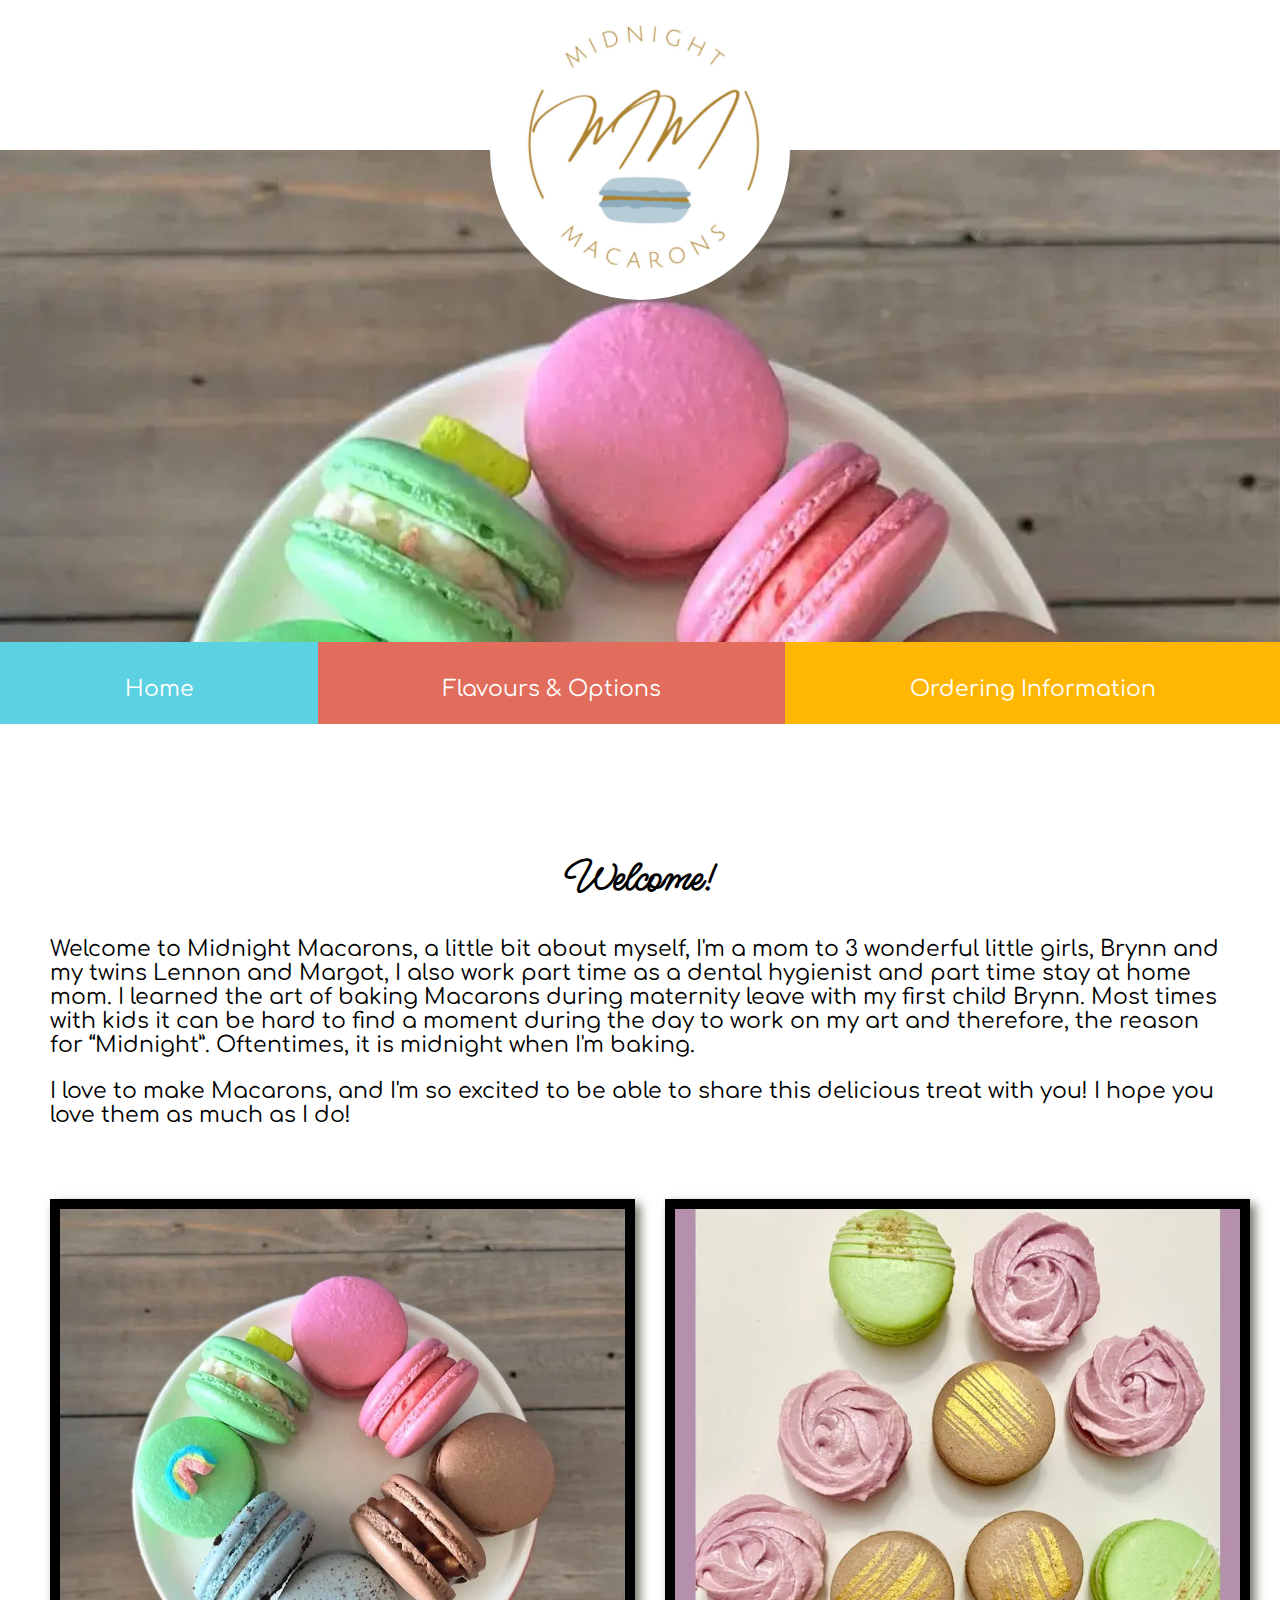
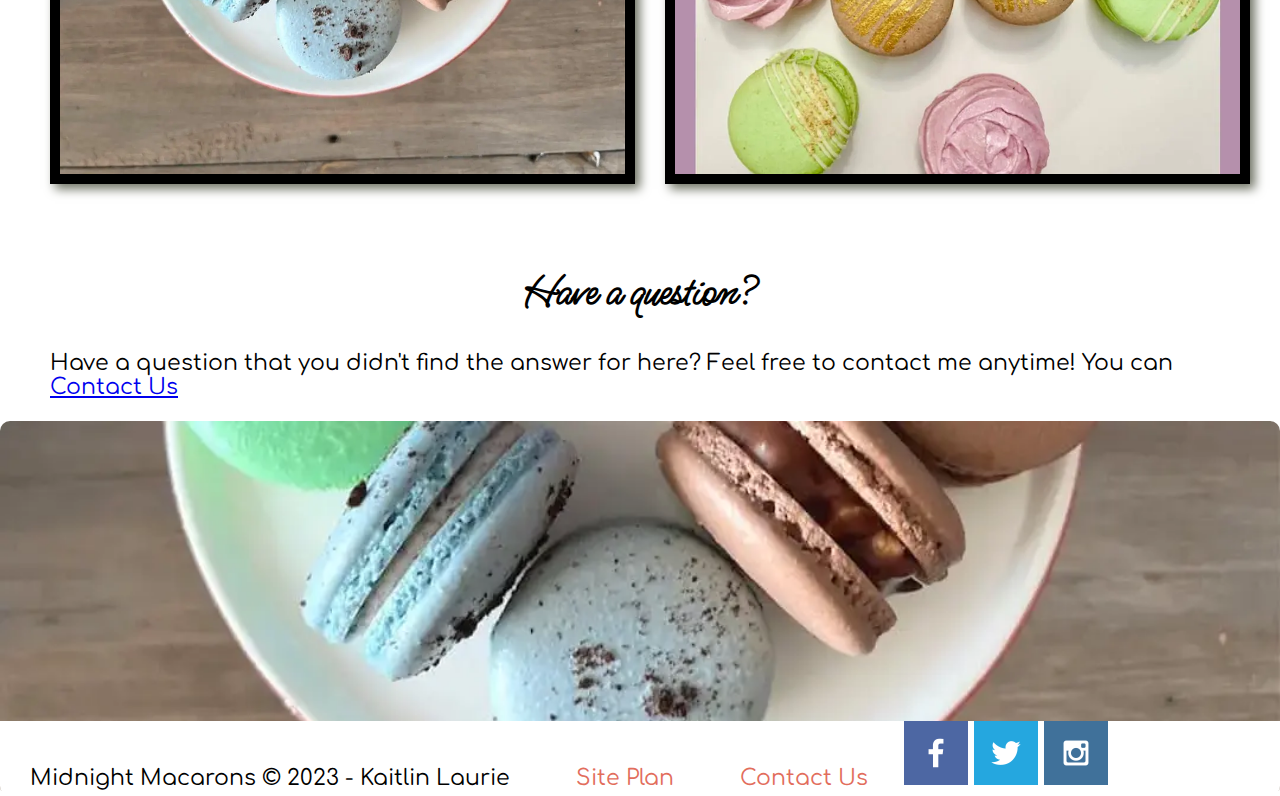
==== midnightmacarons/index.html @ ae21c193 "fix paths" ====
<!DOCTYPE html>
<html lang="en-US">
<head>
    <meta charset="UTF-8">
    <meta name="viewport" content="width=device-width, initial-scale=1.0">
    <title>Midnight Macarons</title>
    <link rel="stylesheet" href="styles/style.css" >
</head>
<body>
    <div id="content">
        <header>
            <a id="logo_link" href="index.html">
                <img class="logo" src="images/mm_logo.jpg" alt="Midnight Macarons Logo" >
            </a>
            <div id="photosplash">
                <div id="photosplash-box">
                    <img id="photosplash-img" src="images/macaronsplate_top.webp" alt="Macarons plated">
                </div>

            </div>
            <nav>
                <a class="navA" id="active" href="#">Home</a>
                <a class="navB" href="macaron_flavours.html">Flavours & Options</a>
                <a class="navC" href="ordering.html">Ordering Information</a>
            </nav>
        </header>
        <main>
            <h1>Welcome!</h1>
            <p>
                Welcome to Midnight Macarons, a little bit about myself, I'm a mom to 3 wonderful little girls, Brynn and my twins Lennon and Margot, I also work part time as a dental hygienist and part time stay at home mom. I learned the art of baking Macarons during maternity leave with my first child Brynn. Most times with kids it can be hard to find a moment during the day to work on my art and therefore, the reason for “Midnight”. Oftentimes, it is midnight when I'm baking.
            </p>
            <p>
                I love to make Macarons, and I'm so excited to be able to share this delicious treat with you! I hope you love them as much as I do!
            </p>
            <div class="image-grid">
                <img class="image-blocks1" src="images/macaronsplate.webp" alt="Macarons on a plate">
                <img class="image-blocks2" src="images/macaronvariety2.webp" alt="Variety of Macarons">
            </div>  
            <h1>
                Have a question?
            </h1>
            <p>
                Have a question that you didn't find the answer for here? Feel free to contact me anytime! You can <a href="contactus.html">Contact Us</a>
            </p>
            
        </main>
        <footer>
            <div id="footersplash">
                <img id="footersplash-img" src="images/macaronsplate_bottom.webp" alt="Macarons plated">
            </div>
            <div id="footerinfo">
                <p>Midnight Macarons &copy; 2023 - Kaitlin Laurie</p>
                <p><a href="site-plan.html">Site Plan</a></p>
                <p><a href="contactus.html">Contact Us</a></p>
                <div class="social">
                    <a href="https://facebook.com" target="_blank">
                        <img src="images/facebook.png" alt="fb icon">
                    </a>
                    <a href="https://twitter.com" target="_blank">
                        <img src="images/twitter.png" alt="twitter icon">
                    </a>
                    <a href="https://instagram.com" target="_blank">
                        <img src="images/instagram.png" alt="instagram icon">
                    </a>
                </div>
            </div>
        </footer>
    </div>
</body>
</html>
---- midnightmacarons/styles/style.css ----
@import url('https://fonts.googleapis.com/css2?family=Comfortaa:wght@300&family=Ms+Madi&display=swap');

:root {
    /* change the values below to your colors from your palette */
    --primary-color: #FFFFFF   ;
    --secondary-color:  #219EBC ;
    --accent1-color: #5cd1e2;
    --accent2-color: #E26D5C;
    --accent3-color: #FFB703;
  
    /* change the values below to your chosen font(s) */
    --heading-font: "Ms Madi", cursive;
    --paragraph-font: "Comfortaa", sans-serif;
}
#content {
    max-width: 1300px;  
    margin: 0 auto;
}
header {
    display: grid;
    grid-template-columns: repeat(4,1fr);
    grid-template-rows:  150px 60% 10%;
    border-radius: 10px;   
}
#logo_link{
    grid-column: 2/4;
    grid-row: 1/3;
    justify-self: center;
}
.logo{
    width: 300px;
    border-radius: 150px;

}
#photosplash {
    grid-column: 1/5;
    grid-row: 2/3; 
    z-index: -1;
    border-radius: 10px;

}
#photosplash-img{
    width: 100%;
    
}
nav {
    grid-column: 1/5;
    grid-row: 3/4; 
    display: flex;
    justify-content: space-around;
}

nav a {
    text-align: center;
    color: var(--primary-color);
    text-decoration: none;
    padding: 35px;
}

nav a:hover{
    background-color:var(--secondary-color);
    color: var(--accent3-color);
}

.navA {
    flex-grow: 1;
    background-color:  var(--accent1-color);
}
.navB {
    flex-grow: 1;
    background-color:  var(--accent2-color);
}
.navC {
    flex-grow: 1;
    background-color:  var(--accent3-color);
}

body {
    background-color: white;
    font-family: Comfortaa, sans-serif, baskerville;
    font-size: 22px;
    margin: 0;
    padding: 0;
}
main{
    margin-left: 50px;
    margin-right: 50px;
}
h1 {
    font-family: var(--heading-font);
    font-size: 2em;
    text-align: center;
}
main section img {
    box-sizing: border-box;  
}
.image-grid{
    display: grid;
    grid-template-columns: repeat(2, 1fr);
    gap: 50px;
}

.image-blocks1 {
    grid-column: 1/2;
}
.image-blocks2 {
    grid-column: 2/3;
}

.image-grid img {
    border: 10px solid black;
    transition: transform .5s;
    box-shadow: 5px 5px 10px #6f7364;    
    width: 100%;
    margin: 50px 0;
}
footer {
    display: grid;
    grid-template-columns: 1fr;
    grid-template-rows:  300px 75px;
    overflow: hidden;
    border-radius: 10px;   
}
#footersplash {
    grid-column: 1/2;
    grid-row: 1/3; 
    z-index: -1;
    border-radius: 10px;
}
#footersplash-img{
    width: 100%;
}
#footerinfo {
    grid-column: 1/2;
    grid-row: 2/3;

    background-color:   white;
}
footer p {
    font-size: 1em;
    padding: 30px;
    display: inline;
}
footer a {
    color: var(--accent2-color);
    text-decoration: none;
}
footer a:hover {
    color: var(--accent1-color);
}
footer .social {
    display: inline;
}
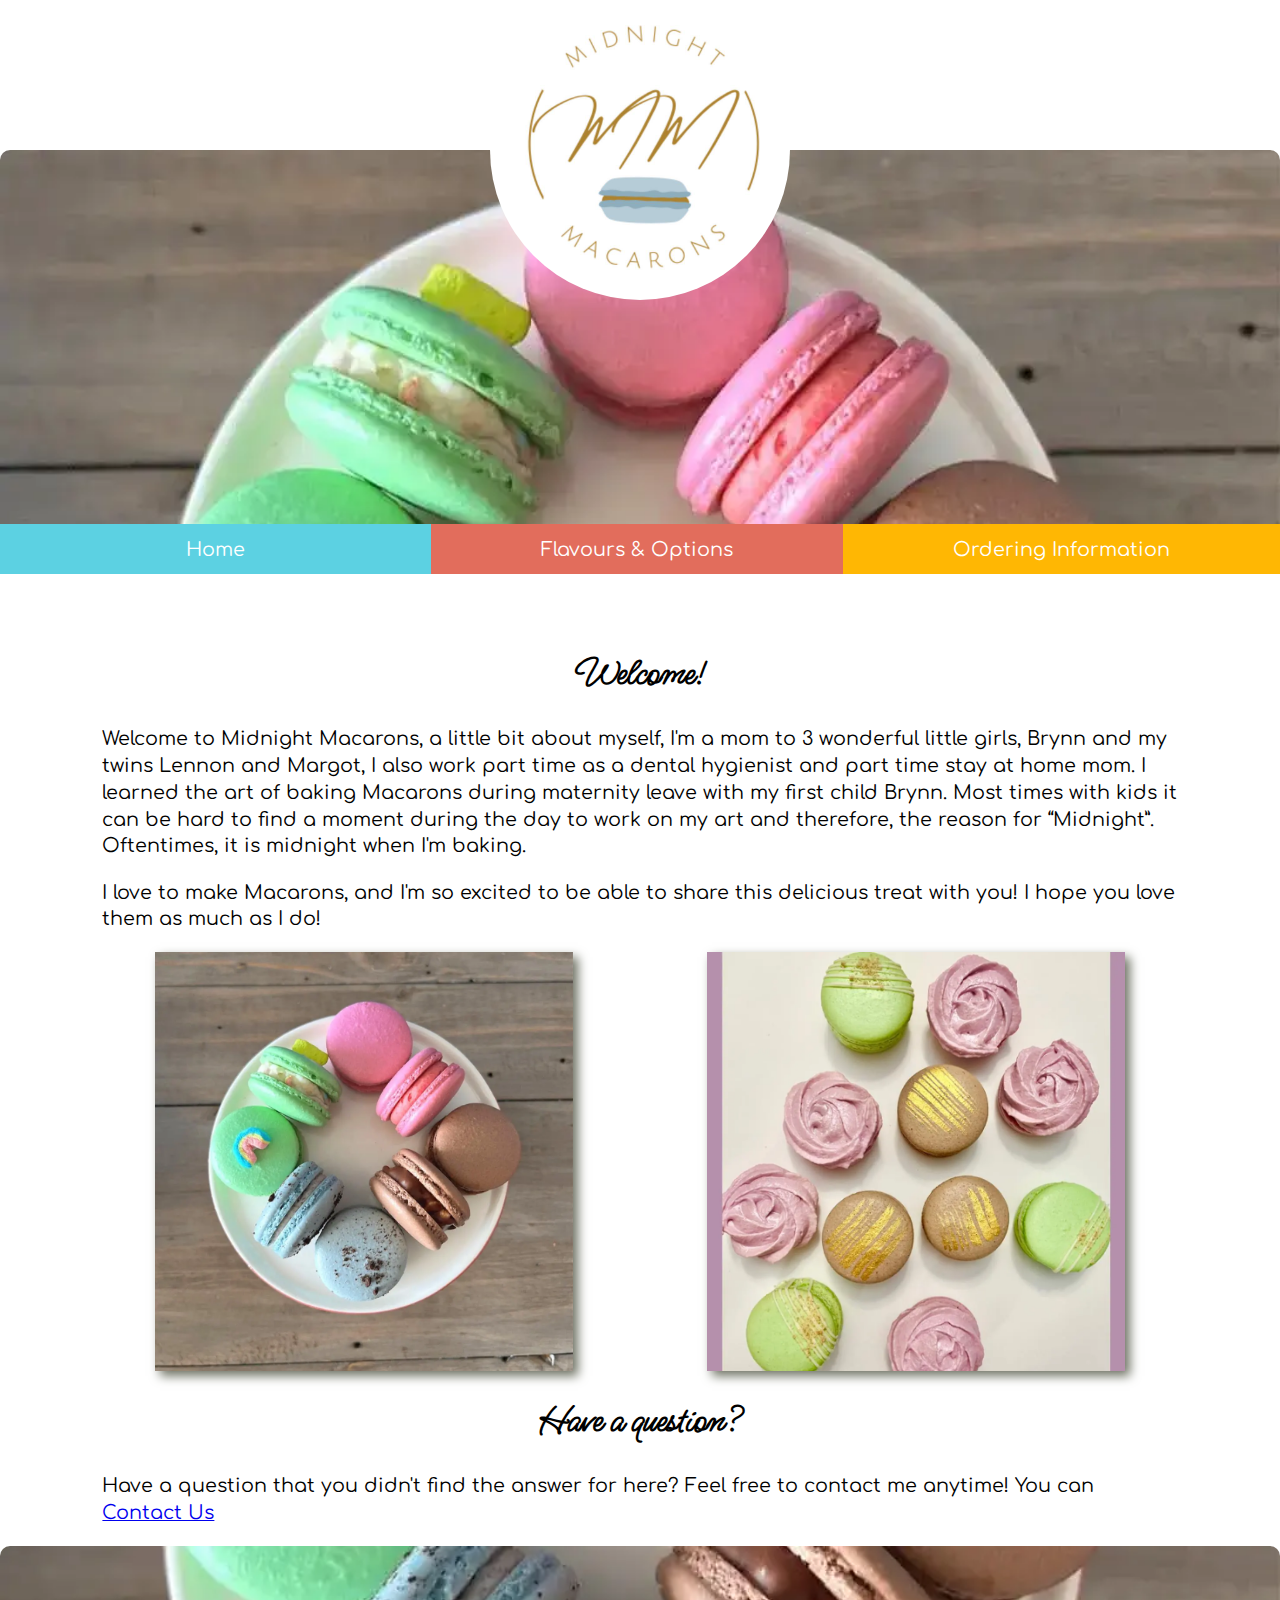
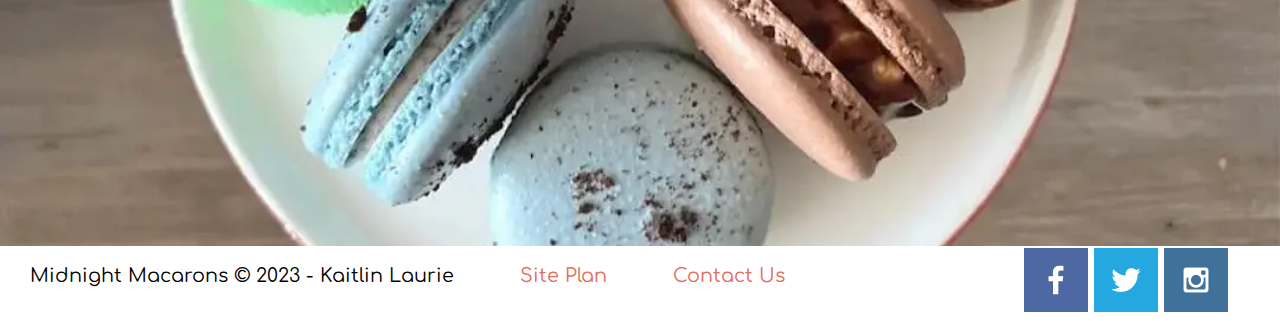
==== commit 7999bc19: "week 10" ====
--- a/midnightmacarons/index.html
+++ b/midnightmacarons/index.html
@@ -4,6 +4,7 @@
     <meta charset="UTF-8">
     <meta name="viewport" content="width=device-width, initial-scale=1.0">
     <title>Midnight Macarons</title>
+    <base href="https://sheenahamilton.github.io/wdd130/midnightmacarons/" target="_blank">
     <link rel="stylesheet" href="styles/style.css" >
 </head>
 <body>
@@ -16,7 +17,6 @@
                 <div id="photosplash-box">
                     <img id="photosplash-img" src="images/macaronsplate_top.webp" alt="Macarons plated">
                 </div>
-
             </div>
             <nav>
                 <a class="navA" id="active" href="#">Home</a>
@@ -40,7 +40,7 @@
                 Have a question?
             </h1>
             <p>
-                Have a question that you didn't find the answer for here? Feel free to contact me anytime! You can <a href="contactus.html">Contact Us</a>
+                Have a question that you didn't find the answer for here? Feel free to contact me anytime! You can <a href="ordering.html">Contact Us</a>
             </p>
             
         </main>
@@ -48,21 +48,21 @@
             <div id="footersplash">
                 <img id="footersplash-img" src="images/macaronsplate_bottom.webp" alt="Macarons plated">
             </div>
-            <div id="footerinfo">
+            <div id="footertext">
                 <p>Midnight Macarons &copy; 2023 - Kaitlin Laurie</p>
                 <p><a href="site-plan.html">Site Plan</a></p>
-                <p><a href="contactus.html">Contact Us</a></p>
-                <div class="social">
-                    <a href="https://facebook.com" target="_blank">
-                        <img src="images/facebook.png" alt="fb icon">
-                    </a>
-                    <a href="https://twitter.com" target="_blank">
-                        <img src="images/twitter.png" alt="twitter icon">
-                    </a>
-                    <a href="https://instagram.com" target="_blank">
-                        <img src="images/instagram.png" alt="instagram icon">
-                    </a>
-                </div>
+                <p><a href="ordering.html">Contact Us</a></p>
+            </div>
+            <div class="social">
+                <a href="https://facebook.com" target="_blank">
+                    <img src="images/facebook.png" alt="fb icon">
+                </a>
+                <a href="https://twitter.com" target="_blank">
+                    <img src="images/twitter.png" alt="twitter icon">
+                </a>
+                <a href="https://instagram.com" target="_blank">
+                    <img src="images/instagram.png" alt="instagram icon">
+                </a>
             </div>
         </footer>
     </div>
--- a/midnightmacarons/styles/style.css
+++ b/midnightmacarons/styles/style.css
@@ -19,8 +19,7 @@
 header {
     display: grid;
     grid-template-columns: repeat(4,1fr);
-    grid-template-rows:  150px 60% 10%;
-    border-radius: 10px;   
+    grid-template-rows:  150px 60% 50px;
 }
 #logo_link{
     grid-column: 2/4;
@@ -30,31 +29,27 @@
 .logo{
     width: 300px;
     border-radius: 150px;
-
 }
 #photosplash {
     grid-column: 1/5;
     grid-row: 2/3; 
     z-index: -1;
-    border-radius: 10px;
-
 }
 #photosplash-img{
     width: 100%;
-    
+    border-radius: 10px;
 }
 nav {
     grid-column: 1/5;
     grid-row: 3/4; 
     display: flex;
-    justify-content: space-around;
 }
 
 nav a {
     text-align: center;
     color: var(--primary-color);
     text-decoration: none;
-    padding: 35px;
+    padding: 15px;
 }
 
 nav a:hover{
@@ -63,7 +58,7 @@
 }
 
 .navA {
-    flex-grow: 1;
+    flex-grow: 1.8;
     background-color:  var(--accent1-color);
 }
 .navB {
@@ -78,68 +73,71 @@
 body {
     background-color: white;
     font-family: Comfortaa, sans-serif, baskerville;
-    font-size: 22px;
+    font-size: 1.2em;
     margin: 0;
     padding: 0;
 }
 main{
-    margin-left: 50px;
-    margin-right: 50px;
+    margin-left: 8%;
+    margin-right: 8%;
 }
 h1 {
     font-family: var(--heading-font);
     font-size: 2em;
     text-align: center;
 }
-main section img {
-    box-sizing: border-box;  
+main p {
+    line-height: 1.4em;
 }
 .image-grid{
     display: grid;
     grid-template-columns: repeat(2, 1fr);
-    gap: 50px;
+    gap: 30px;
 }
-
 .image-blocks1 {
     grid-column: 1/2;
+
 }
 .image-blocks2 {
     grid-column: 2/3;
 }
-
 .image-grid img {
-    border: 10px solid black;
-    transition: transform .5s;
+    box-sizing: border-box;
     box-shadow: 5px 5px 10px #6f7364;    
-    width: 100%;
-    margin: 50px 0;
+    width: 80%;
+    margin-left: auto;
+    margin-right: auto;
 }
 footer {
     display: grid;
-    grid-template-columns: 1fr;
+    grid-template-columns: 1fr .25fr;
     grid-template-rows:  300px 75px;
-    overflow: hidden;
-    border-radius: 10px;   
 }
 #footersplash {
-    grid-column: 1/2;
-    grid-row: 1/3; 
+    grid-column: 1/3;
+    grid-row: 1/2; 
     z-index: -1;
-    border-radius: 10px;
+    overflow: hidden;
 }
 #footersplash-img{
     width: 100%;
+    border-radius: 10px;
 }
-#footerinfo {
+#footertext {
     grid-column: 1/2;
     grid-row: 2/3;
-
-    background-color:   white;
+    padding-top: 1em;
+}
+.social {
+    grid-column: 2/3;
+    grid-row: 2/3;
+    padding-top: .1em;
 }
 footer p {
     font-size: 1em;
     padding: 30px;
     display: inline;
+     
 }
 footer a {
     color: var(--accent2-color);
@@ -148,9 +146,7 @@
 footer a:hover {
     color: var(--accent1-color);
 }
-footer .social {
-    display: inline;
-}
 
 
 
+
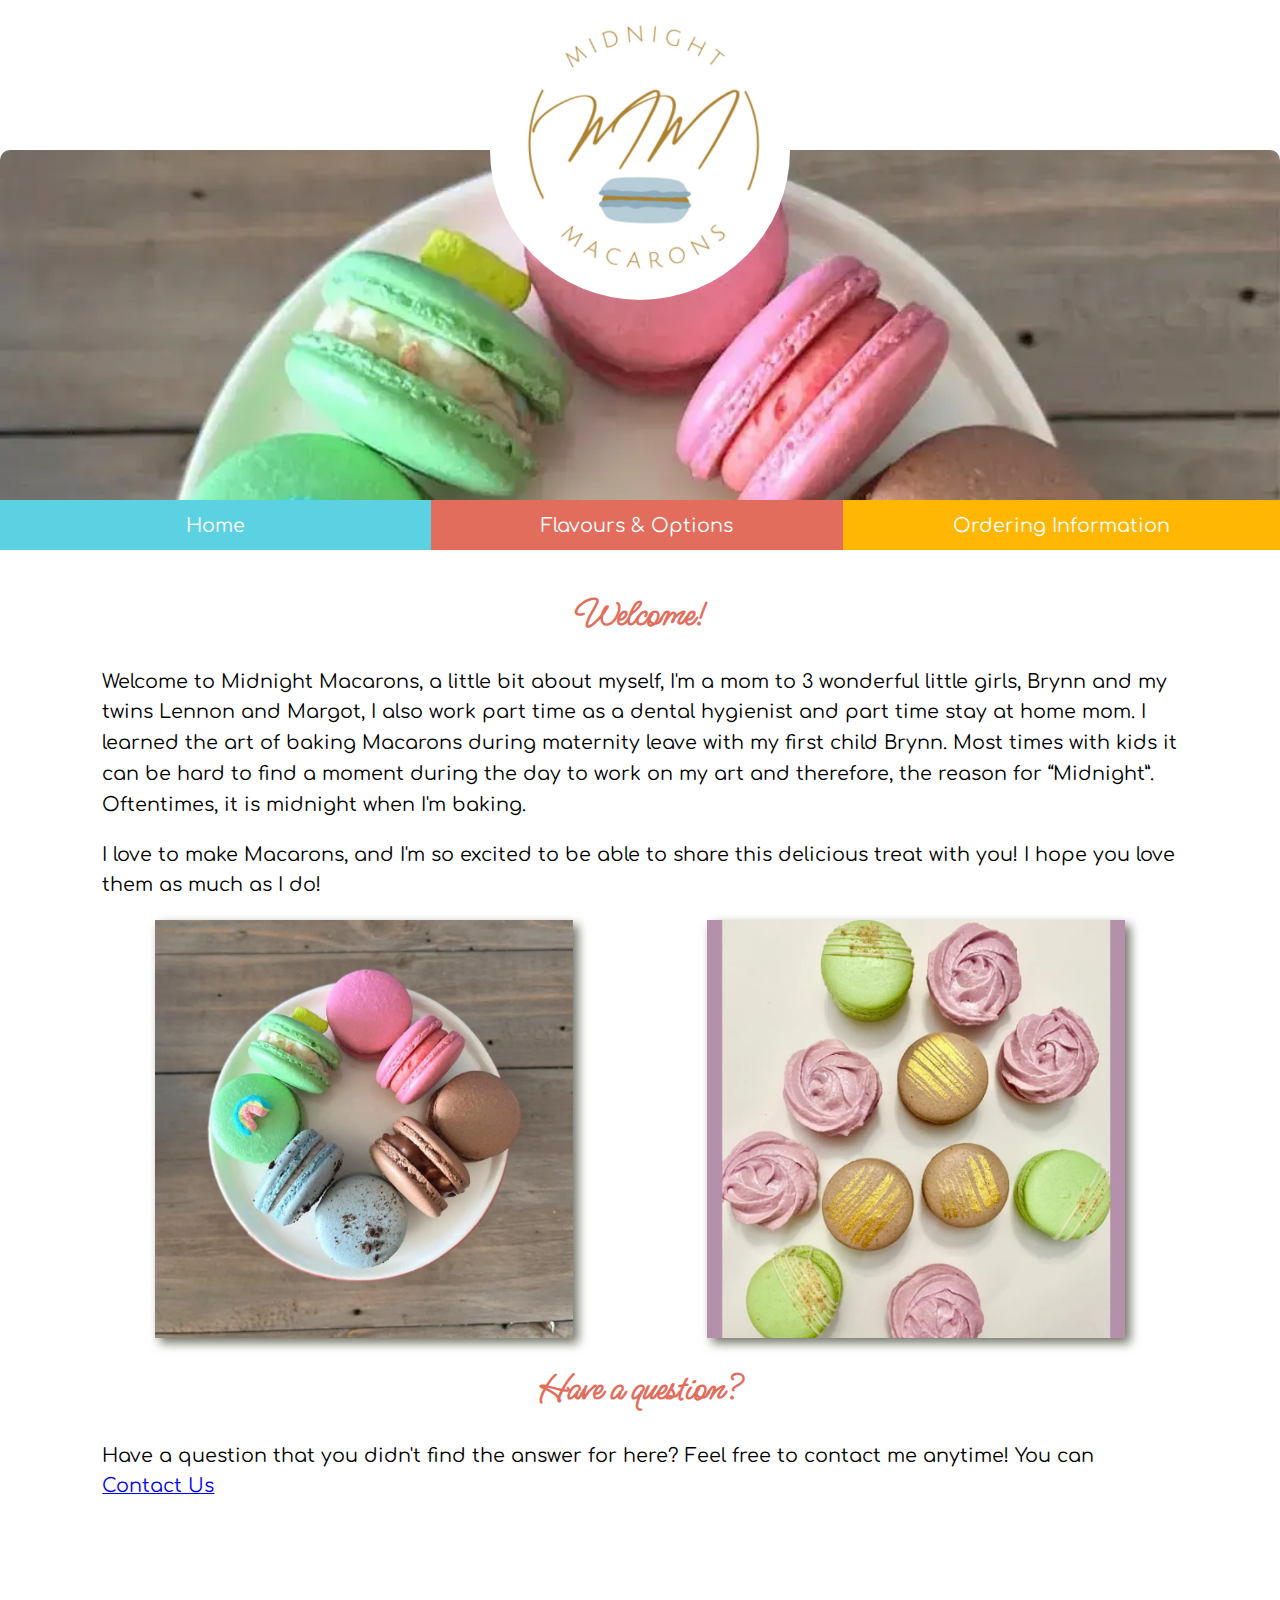
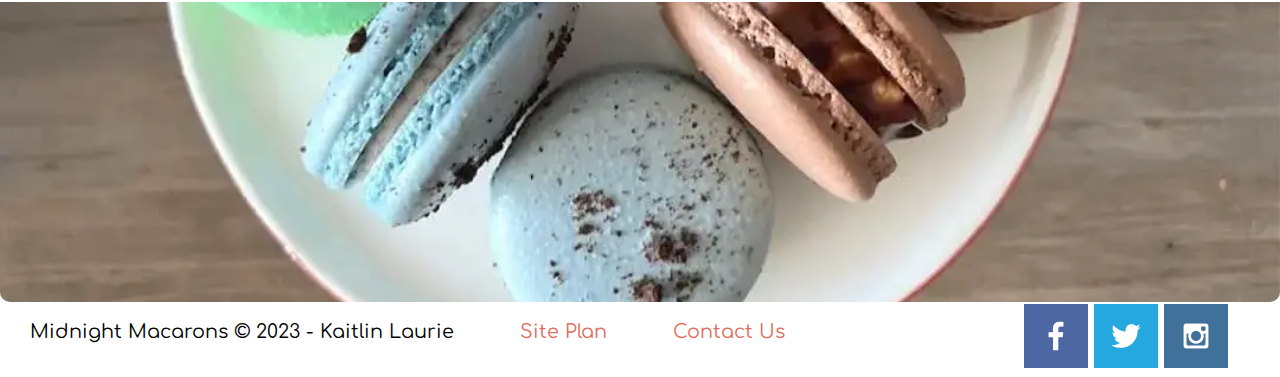
==== commit ec5e3937: "Finish page 2. Working on 3" ====
--- a/midnightmacarons/index.html
+++ b/midnightmacarons/index.html
@@ -14,9 +14,7 @@
                 <img class="logo" src="images/mm_logo.jpg" alt="Midnight Macarons Logo" >
             </a>
             <div id="photosplash">
-                <div id="photosplash-box">
-                    <img id="photosplash-img" src="images/macaronsplate_top.webp" alt="Macarons plated">
-                </div>
+                <img id="photosplash-img" src="images/macaronsplate_top.webp" alt="Macarons plated">
             </div>
             <nav>
                 <a class="navA" id="active" href="#">Home</a>
--- a/midnightmacarons/styles/style.css
+++ b/midnightmacarons/styles/style.css
@@ -19,16 +19,17 @@
 header {
     display: grid;
     grid-template-columns: repeat(4,1fr);
-    grid-template-rows:  150px 60% 50px;
+    grid-template-rows:  150px 350px 50px;
 }
 #logo_link{
     grid-column: 2/4;
     grid-row: 1/3;
-    justify-self: center;
 }
 .logo{
+    display: block;
+    border-radius: 100%;
     width: 300px;
-    border-radius: 150px;
+    margin: 0 auto 0 auto;
 }
 #photosplash {
     grid-column: 1/5;
@@ -37,7 +38,9 @@
 }
 #photosplash-img{
     width: 100%;
-    border-radius: 10px;
+    height: 100%;
+    border-radius: 10px 10px 0px 0px;
+    object-fit: cover;
 }
 nav {
     grid-column: 1/5;
@@ -78,16 +81,21 @@
     padding: 0;
 }
 main{
-    margin-left: 8%;
-    margin-right: 8%;
+    margin: 40px 8% 100px 8%;
 }
 h1 {
     font-family: var(--heading-font);
+    color: var(--accent2-color);
     font-size: 2em;
     text-align: center;
 }
+h2 {
+    font-family: var(--heading-font);
+    color: var(--accent1-color);
+    font-size: 1.5em;
+}
 main p {
-    line-height: 1.4em;
+    line-height: 1.6em;
 }
 .image-grid{
     display: grid;
@@ -117,11 +125,12 @@
     grid-column: 1/3;
     grid-row: 1/2; 
     z-index: -1;
-    overflow: hidden;
 }
 #footersplash-img{
     width: 100%;
-    border-radius: 10px;
+    height: 100%;
+    border-radius: 0px 0px 10px 10px;
+    object-fit: cover;
 }
 #footertext {
     grid-column: 1/2;
@@ -132,6 +141,9 @@
     grid-column: 2/3;
     grid-row: 2/3;
     padding-top: .1em;
+}
+.social img{
+    width: 25%
 }
 footer p {
     font-size: 1em;
@@ -147,6 +159,322 @@
     color: var(--accent1-color);
 }
 
-
-
-
+/*Definitions page 2*/
+
+.center {
+    text-align: center;
+}
+.paragraphstyle1 {
+    display: grid;
+    grid-template-columns: repeat(6,1fr);
+    grid-template-rows: repeat(3, 1fr);
+    box-sizing: border-box;
+}
+.paragraphstyle1 #paragraphstyle1-text{
+    grid-column: 4/7;
+    grid-row: 1/4;
+    margin-left: 10px;
+}
+.paragraphstyle1 #paragraphstyle1-img1{
+    grid-column: 1/3;
+    grid-row: 1/3;
+    box-sizing: border-box;
+    box-shadow: 5px 5px 10px #6f7364;    
+    width: 90%;
+}
+.paragraphstyle1 #paragraphstyle1-img2{
+    grid-column: 2/4;
+    grid-row: 2/4;
+    box-sizing: border-box;
+    box-shadow: 5px 5px 10px #6f7364;    
+    width: 90%;
+}
+
+.highlight_text {
+    font-family: var(--heading-font);
+    color: var(--accent2-color);
+    font-size: 2em;
+}
+
+.strong_text {
+    font-size: 1.3em;
+    font-weight: bolder;
+    text-align: center;
+}
+
+/* The grid: Four equal columns that floats next to each other-------------------------- */
+.column {
+    float: left;
+    width: 24%;
+    padding: 0.5%;
+  }
+  
+  /* Style the images inside the grid */
+  .column img {
+    opacity: 1;
+    width: 100%;
+    cursor: pointer;
+  }
+  
+  .column img:hover {
+    opacity: 0.8;
+  }
+  
+  /* Clear floats after the columns */
+  .image-gallery:after {
+    content: "";
+    display: table;
+    clear: both;
+  }
+  .image-gallery {
+    padding-top: 20px;
+    padding-bottom: 20px;
+  }
+  
+  /* The expanding image container (positioning is needed to position the close button and the text) */
+  .container {
+    position: relative;
+    display: none;
+  }
+  
+  /* Expanding image text */
+  #imgtext {
+    position: absolute;
+    bottom: 15px;
+    left: 15px;
+    color: white;
+    font-size: 20px;
+  }
+  
+  /* Closable button inside the image */
+  .closebtn {
+    position: absolute;
+    top: 10px;
+    right: 15px;
+    color: white;
+    font-size: 35px;
+    cursor: pointer;
+  }
+  /*------------------------------------------------END GRID--------------------------*/
+  /*------------------------------------------------SLIDE SHOW--------------------------*/
+* {box-sizing:border-box}
+
+/* Slideshow container */
+.slideshow-container {
+    max-width: 1000px;
+    position: relative;
+    margin: auto;
+    background-image: url(/images/mmbowl.jpg); 
+    background-position:center;
+    box-shadow: 5px 5px 10px #6f7364;
+    padding: 40px;
+}
+
+/* Hide the images by default */
+.mySlides {
+    display: none;
+}
+
+/* Next & previous buttons */
+.prev, .next {
+    cursor: pointer;
+    position: absolute;
+    top: 50%;
+    width: auto;
+    margin-top: -22px;
+    padding: 16px;
+    color: black;
+    font-weight: bold;
+    font-size: 18px;
+    transition: 0.6s ease;
+    border-radius: 0 3px 3px 0;
+    user-select: none;
+}
+
+/* Position the "next button" to the right */
+.next {
+    right: 0;
+    border-radius: 3px 0 0 3px;
+}
+
+/* On hover, add a black background color with a little bit see-through */
+.prev:hover, .next:hover {
+    background-color: rgba(0,0,0,0.5);
+}
+
+/* block of white behind the tip area  */
+.tip-highlight {
+    background-color:  rgba(250, 246, 246, 0.8);
+    width:90%;
+    margin:auto;
+}
+/* the tip number */
+.tip-number {
+    color:white;
+    font-size: 1.2em;
+    font-weight: bolder;
+    padding: 20px 12px;
+    width: 20%;
+    margin: auto;
+    text-align: center;
+    background-color: var(--accent2-color);
+}
+
+/* Caption text */
+.tip-quicktext {
+    color:var(--accent2-color);
+    font-size: 2em;
+    line-height: 1.2em;
+    padding: 40px;
+    width: 100%;
+    text-align: center;
+}
+
+/* Long Text Description */
+.text {
+    color: black;
+    font-size: 0.8 em;
+    line-height: 1.5em;
+    font-weight: bolder;
+    padding: 20px 50px;
+    width: 100%;
+    text-align: center;
+}
+
+
+/* The dots/bullets/indicators */
+.dot {
+    cursor: pointer;
+    height: 15px;
+    width: 15px;
+    margin: 0 2px;
+    background-color: #bbb;
+    border-radius: 50%;
+    display: inline-block;
+    transition: background-color 0.6s ease;
+}
+
+.active, .dot:hover {
+    background-color: #717171;
+}
+
+/* Fading animation */
+.fade {
+    animation-name: fade;
+    animation-duration: 1.5s;
+}
+
+@keyframes fade {
+    from {opacity: .4}
+    to {opacity: 1}
+}
+  /*---------------------------------------------END SLIDE SHOW--------------------------*/
+  /*---------------------------------------------TESTIMONIALS--------------------------*/
+.testimonials {
+    margin: 0px;
+    padding: 0px;
+    box-sizing: border-box;
+}
+
+#testimonials{
+    display: flex;
+    justify-content: center;
+    align-items: center;
+    flex-direction: column;
+    width:100%;
+}
+.testimonial-heading{
+    letter-spacing: 1px;
+    margin: 30px 0px;
+    padding: 10px 20px;
+    display: flex;
+    flex-direction: column;
+    justify-content: center;
+    align-items: center;
+}
+
+.testimonial-heading span{
+    font-size: 1.3rem;
+    color: #252525;
+    margin-bottom: 10px;
+    letter-spacing: 2px;
+    text-transform: uppercase;
+}
+.testimonial-box-container{
+    display: flex;
+    justify-content: center;
+    align-items: center;
+    flex-wrap: wrap;
+    width:100%;
+}
+.testimonial-box{
+    width:500px;
+    box-shadow: 2px 2px 30px rgba(0,0,0,0.1);
+    background-color: #ffffff;
+    padding: 20px;
+    margin: 15px;
+    cursor: pointer;
+}
+.profile{
+    display: flex;
+    align-items: center;
+}
+.name-user{
+    display: flex;
+    flex-direction: column;
+}
+.name-user strong{
+    color: #3d3d3d;
+    font-size: 1.1rem;
+    letter-spacing: 0.5px;
+}
+.name-user span{
+    color: #979797;
+    font-size: 0.8rem;
+}
+.reviews{
+    color: #f9d71c;
+}
+.box-top{
+    display: flex;
+    justify-content: space-between;
+    align-items: center;
+    margin-bottom: 20px;
+}
+.client-comment p{
+    font-size: 0.9rem;
+    color: #4b4b4b;
+}
+.testimonial-box:hover{
+    transform: translateY(-10px);
+    transition: all ease 0.3s;
+}
+ 
+@media(max-width:1060px){
+    .testimonial-box{
+        width:45%;
+        padding: 10px;
+    }
+}
+@media(max-width:790px){
+    .testimonial-box{
+        width:100%;
+    }
+    .testimonial-heading h1{
+        font-size: 1.4rem;
+    }
+}
+@media(max-width:340px){
+    .box-top{
+        flex-wrap: wrap;
+        margin-bottom: 10px;
+    }
+    .reviews{
+        margin-top: 10px;
+    }
+}
+::selection{
+    color: #ffffff;
+    background-color: #252525;
+}
+ /*-----------------------------------------END TESTIMONIALS--------------------------*/ 